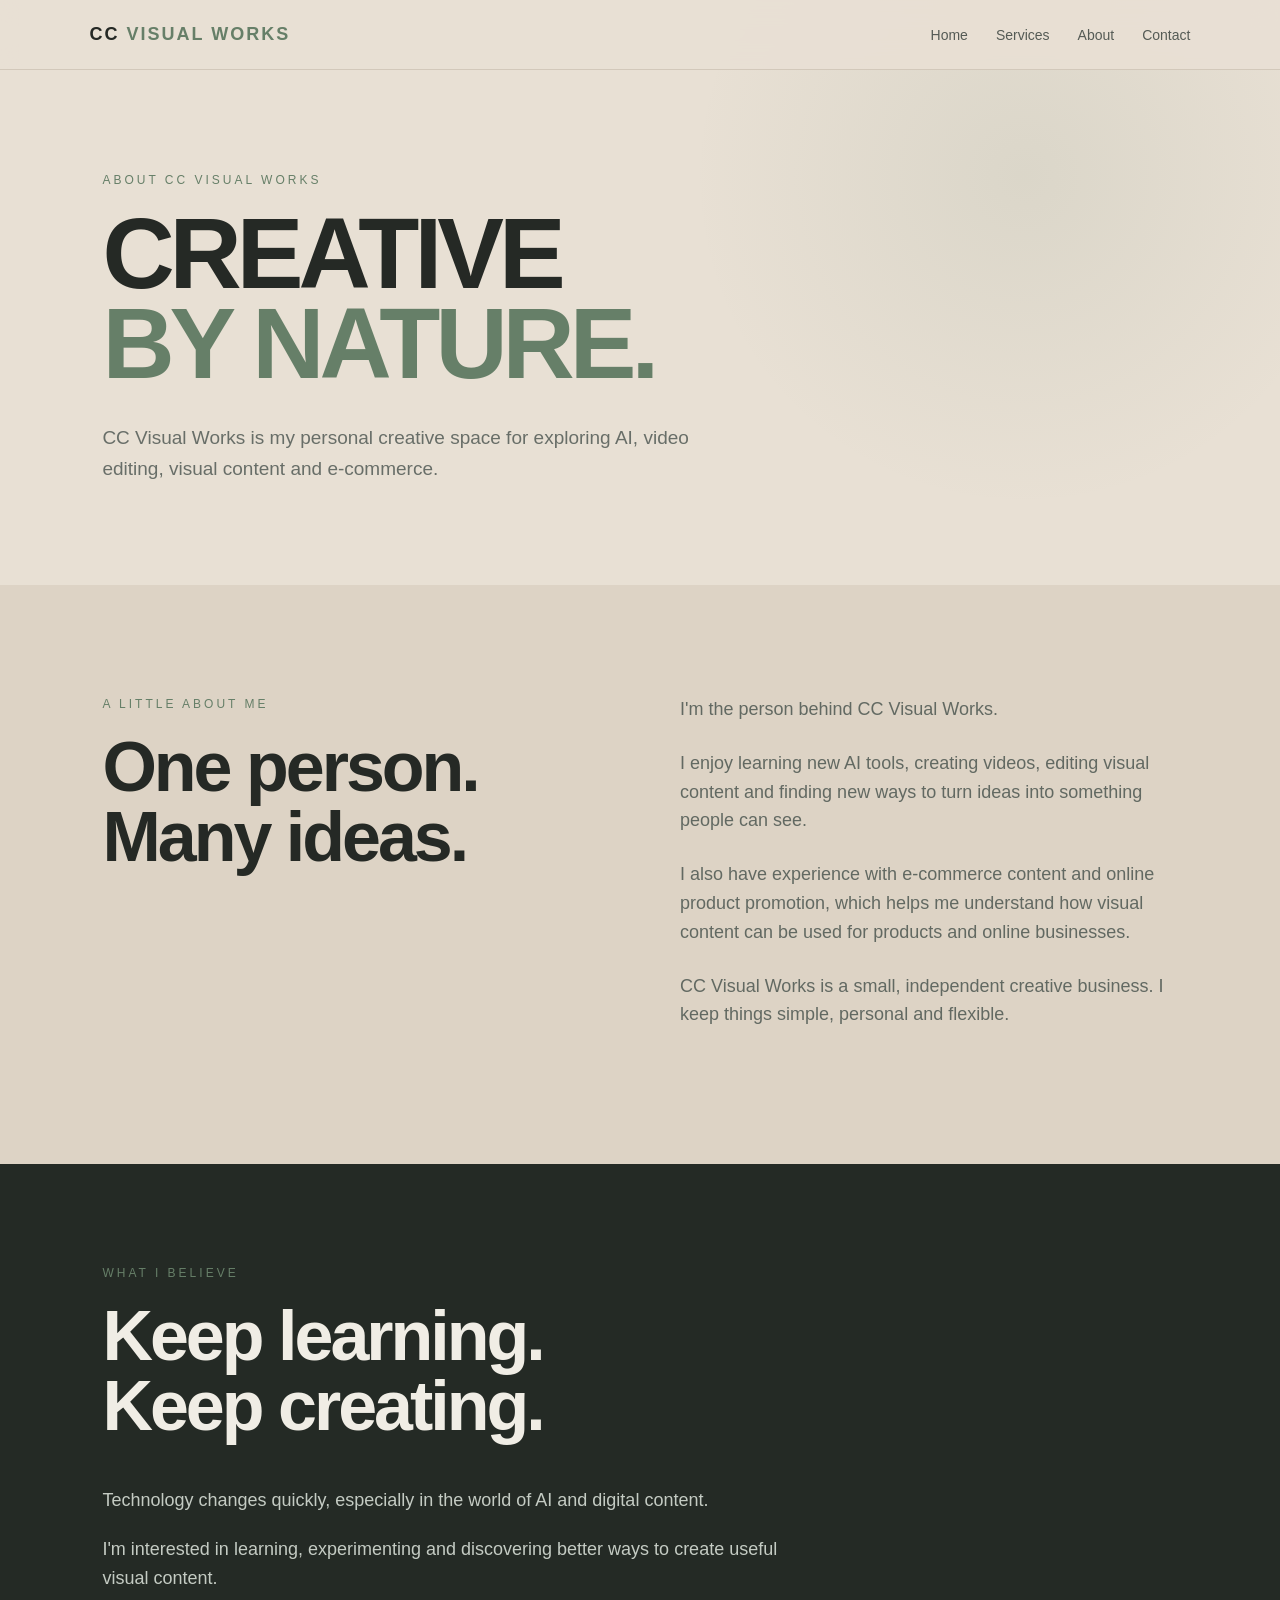
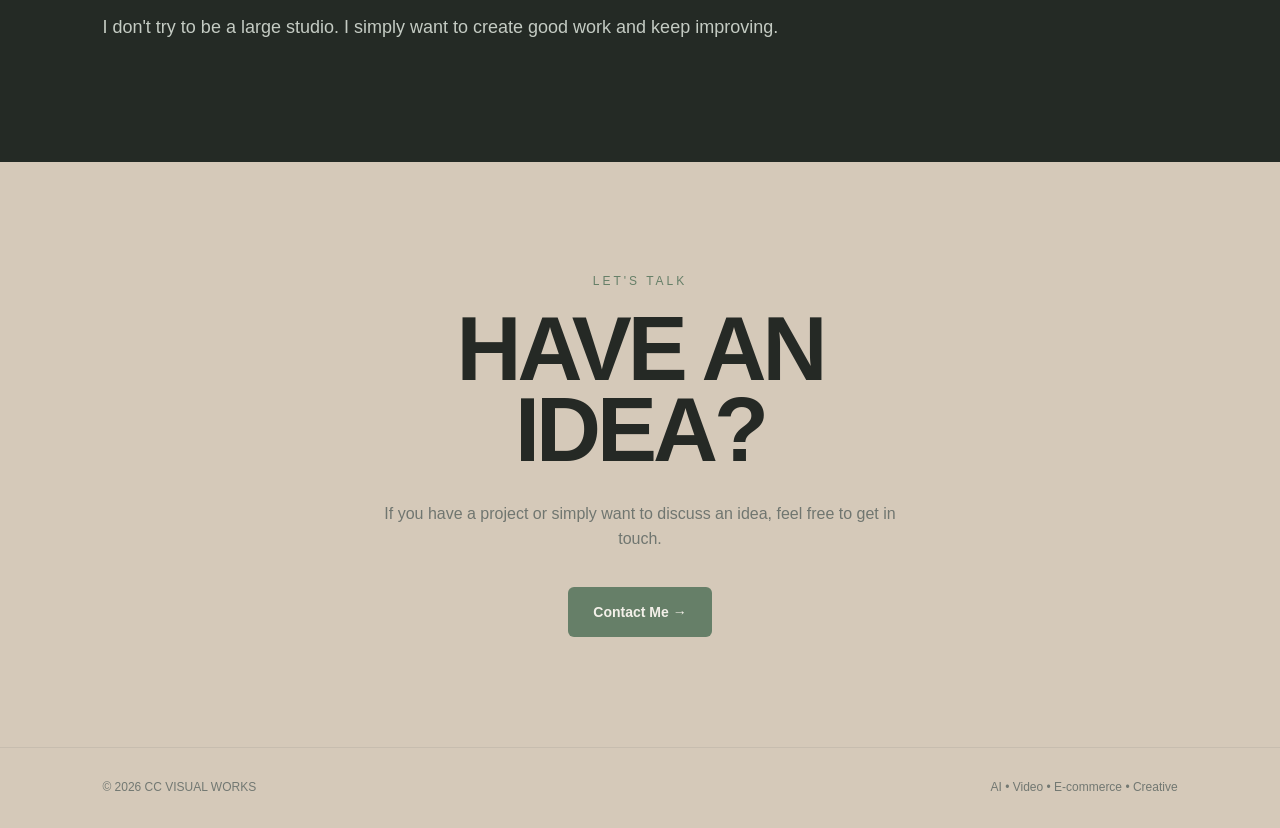
==== about.html @ 70958098 "Create about.html" ====
<!DOCTYPE html>
<html lang="en">
<head>
  <meta charset="UTF-8">
  <meta name="viewport" content="width=device-width, initial-scale=1.0">

  <title>About | CC Visual Works</title>

  <meta name="description" content="About CC Visual Works — AI video, creative content, video editing and e-commerce content.">

  <style>

    * {
      margin: 0;
      padding: 0;
      box-sizing: border-box;
    }

    html {
      scroll-behavior: smooth;
    }

    body {
      font-family: Arial, Helvetica, sans-serif;
      background: #E8E0D4;
      color: #252925;
      line-height: 1.6;
    }

    a {
      color: inherit;
      text-decoration: none;
    }


    /* NAVIGATION */

    nav {
      position: fixed;
      top: 0;
      left: 0;
      width: 100%;
      z-index: 1000;

      padding: 20px 7%;

      display: flex;
      justify-content: space-between;
      align-items: center;

      background: rgba(232, 224, 212, 0.94);

      backdrop-filter: blur(12px);

      border-bottom: 1px solid #D2C8BA;
    }

    .logo {
      font-size: 18px;
      font-weight: 800;
      letter-spacing: 2px;
    }

    .logo span {
      color: #667F68;
    }

    .nav-links {
      display: flex;
      gap: 28px;
      list-style: none;
    }

    .nav-links a {
      font-size: 14px;
      color: #555B55;
      transition: 0.3s;
    }

    .nav-links a:hover {
      color: #667F68;
    }


    /* HERO */

    .about-hero {
      min-height: 65vh;

      padding: 170px 8% 100px;

      display: flex;
      align-items: center;

      background:
        radial-gradient(
          circle at 80% 30%,
          rgba(102, 127, 104, 0.10),
          transparent 30%
        ),
        #E8E0D4;
    }

    .hero-content {
      max-width: 850px;
    }

    .section-label {
      color: #667F68;

      text-transform: uppercase;

      letter-spacing: 3px;

      font-size: 12px;

      margin-bottom: 18px;
    }

    h1 {
      font-size: clamp(50px, 8vw, 100px);

      line-height: 0.9;

      letter-spacing: -5px;

      margin-bottom: 35px;
    }

    h1 span {
      color: #667F68;
    }

    .hero-text {
      max-width: 650px;

      color: #686E68;

      font-size: 19px;
    }


    /* ABOUT CONTENT */

    .about-content {
      padding: 110px 8%;

      background: #DDD3C5;
    }

    .about-grid {
      display: grid;

      grid-template-columns: 1fr 1fr;

      gap: 80px;

      align-items: start;
    }

    .about-highlight {
      font-size: clamp(40px, 6vw, 70px);

      font-weight: bold;

      line-height: 1;

      letter-spacing: -3px;
    }

    .about-text {
      color: #626962;

      font-size: 18px;
    }

    .about-text p {
      margin-bottom: 25px;
    }


    /* EXPERIENCE */

    .experience {
      padding: 100px 8%;

      background: #242A25;

      color: #F0EDE5;
    }

    .experience h2 {
      font-size: clamp(40px, 6vw, 70px);

      line-height: 1;

      letter-spacing: -3px;

      margin-bottom: 45px;
    }

    .experience-text {
      max-width: 700px;

      color: #C4CBC3;

      font-size: 18px;
    }

    .experience-text p {
      margin-bottom: 20px;
    }


    /* CONTACT CTA */

    .cta {
      padding: 110px 8%;

      text-align: center;

      background: #D5C9B9;
    }

    .cta h2 {
      font-size: clamp(45px, 8vw, 90px);

      line-height: 0.9;

      letter-spacing: -4px;

      margin-bottom: 30px;
    }

    .cta p {
      max-width: 550px;

      margin: 0 auto 35px;

      color: #707670;
    }

    .btn {
      display: inline-block;

      padding: 14px 25px;

      background: #667F68;

      color: #F3F0E9;

      border-radius: 6px;

      font-size: 14px;

      font-weight: bold;

      transition: 0.3s;
    }

    .btn:hover {
      background: #526954;

      transform: translateY(-3px);
    }


    /* FOOTER */

    footer {
      padding: 30px 8%;

      display: flex;

      justify-content: space-between;

      background: #D5C9B9;

      border-top: 1px solid #C7BDAF;

      color: #727872;

      font-size: 12px;
    }


    /* MOBILE */

    @media (max-width: 800px) {

      nav {
        padding: 18px 5%;
      }

      .nav-links {
        display: none;
      }

      .about-hero {
        padding: 130px 6% 80px;
      }

      .about-content,
      .experience,
      .cta {
        padding: 80px 6%;
      }

      .about-grid {
        grid-template-columns: 1fr;

        gap: 40px;
      }

      footer {
        flex-direction: column;

        gap: 10px;
      }

    }

  </style>
</head>


<body>


  <!-- NAVIGATION -->

  <nav>

    <div class="logo">
      CC <span>VISUAL WORKS</span>
    </div>

    <ul class="nav-links">

      <li>
        <a href="index.html">Home</a>
      </li>

      <li>
        <a href="services.html">Services</a>
      </li>

      <li>
        <a href="about.html">About</a>
      </li>

      <li>
        <a href="contact.html">Contact</a>
      </li>

    </ul>

  </nav>


  <!-- ABOUT HERO -->

  <section class="about-hero">

    <div class="hero-content">

      <div class="section-label">
        About CC Visual Works
      </div>

      <h1>
        CREATIVE<br>
        <span>BY NATURE.</span>
      </h1>

      <p class="hero-text">
        CC Visual Works is my personal creative space
        for exploring AI, video editing, visual content
        and e-commerce.
      </p>

    </div>

  </section>


  <!-- ABOUT -->

  <section class="about-content">

    <div class="about-grid">

      <div>

        <div class="section-label">
          A Little About Me
        </div>

        <div class="about-highlight">
          One person.<br>
          Many ideas.
        </div>

      </div>


      <div class="about-text">

        <p>
          I'm the person behind CC Visual Works.
        </p>

        <p>
          I enjoy learning new AI tools, creating videos,
          editing visual content and finding new ways to
          turn ideas into something people can see.
        </p>

        <p>
          I also have experience with e-commerce content
          and online product promotion, which helps me
          understand how visual content can be used for
          products and online businesses.
        </p>

        <p>
          CC Visual Works is a small, independent creative
          business. I keep things simple, personal and
          flexible.
        </p>

      </div>

    </div>

  </section>


  <!-- EXPERIENCE -->

  <section class="experience">

    <div class="section-label">
      What I Believe
    </div>

    <h2>
      Keep learning.<br>
      Keep creating.
    </h2>

    <div class="experience-text">

      <p>
        Technology changes quickly, especially in the world
        of AI and digital content.
      </p>

      <p>
        I'm interested in learning, experimenting and
        discovering better ways to create useful visual content.
      </p>

      <p>
        I don't try to be a large studio.
        I simply want to create good work and keep improving.
      </p>

    </div>

  </section>


  <!-- CTA -->

  <section class="cta">

    <div class="section-label">
      Let's Talk
    </div>

    <h2>
      HAVE AN<br>
      IDEA?
    </h2>

    <p>
      If you have a project or simply want to discuss
      an idea, feel free to get in touch.
    </p>

    <a href="contact.html" class="btn">
      Contact Me →
    </a>

  </section>


  <!-- FOOTER -->

  <footer>

    <div>
      © 2026 CC VISUAL WORKS
    </div>

    <div>
      AI • Video • E-commerce • Creative
    </div>

  </footer>


</body>
</html>
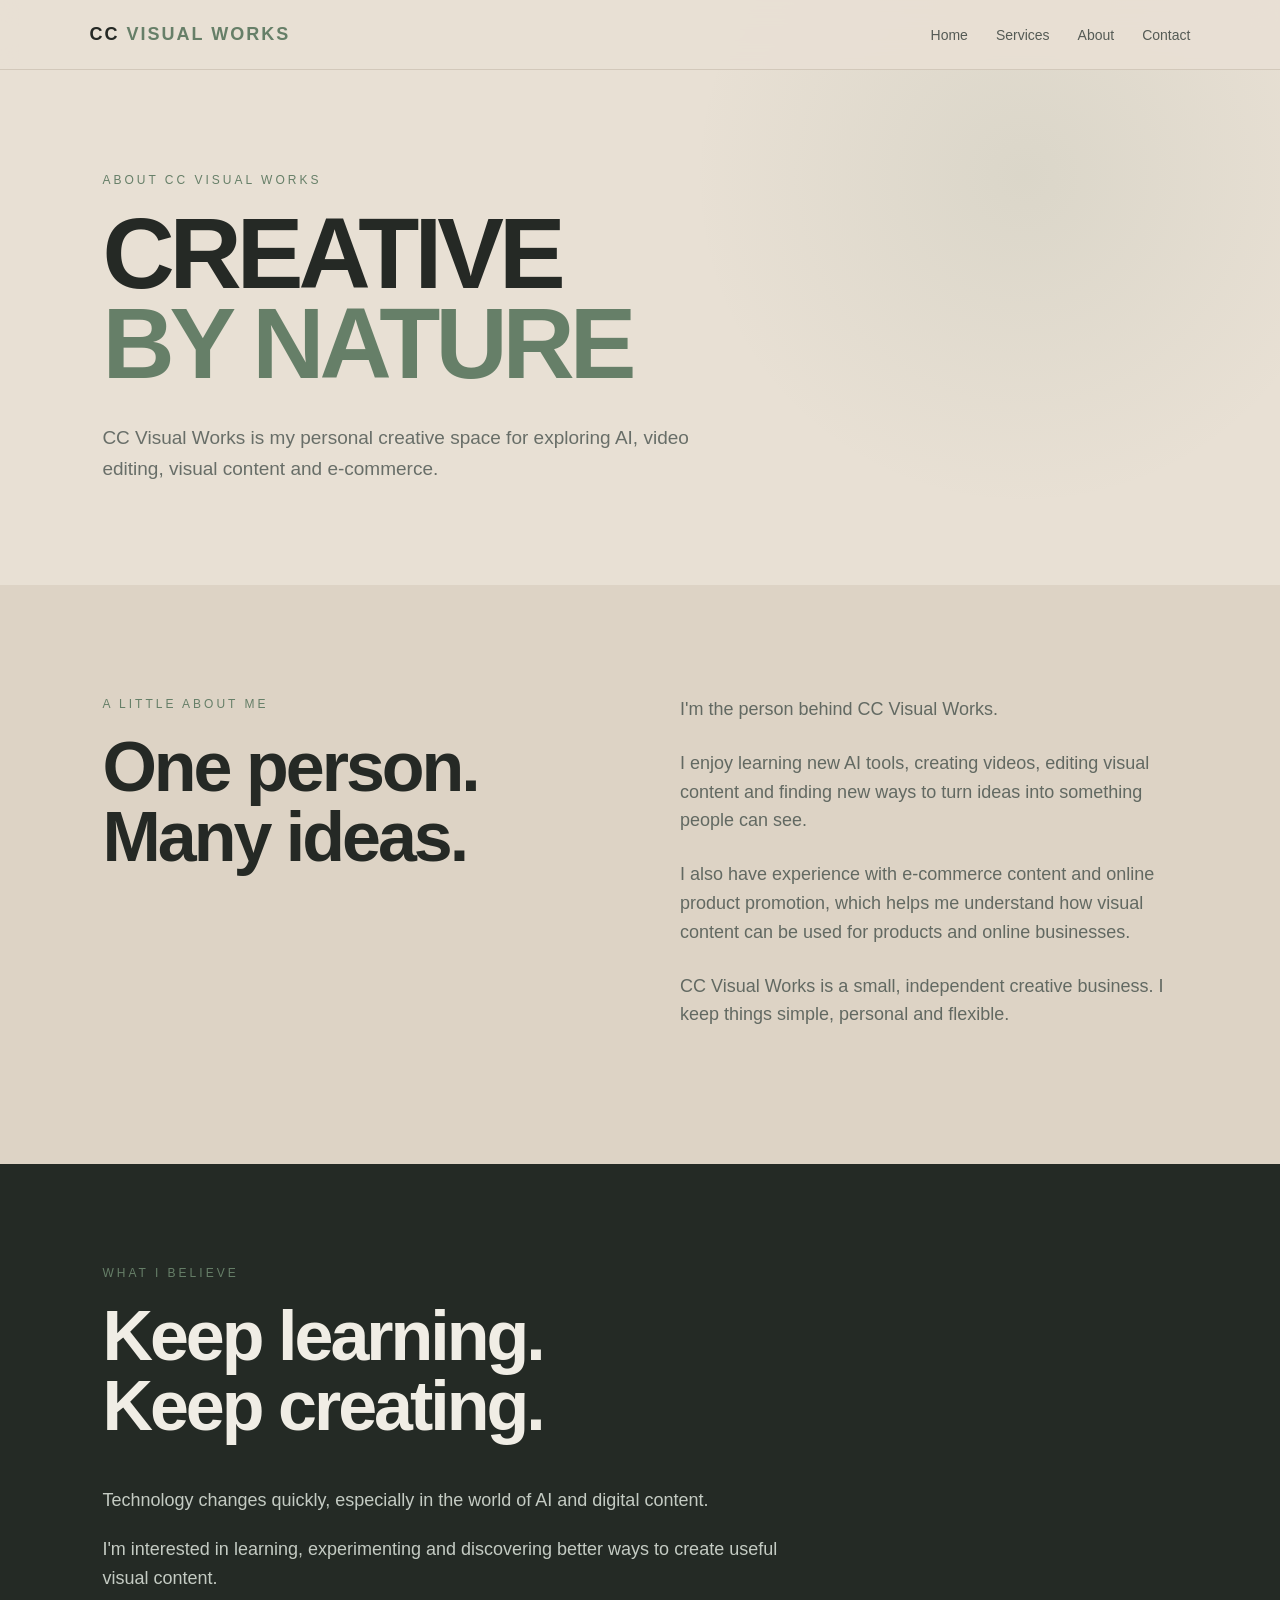
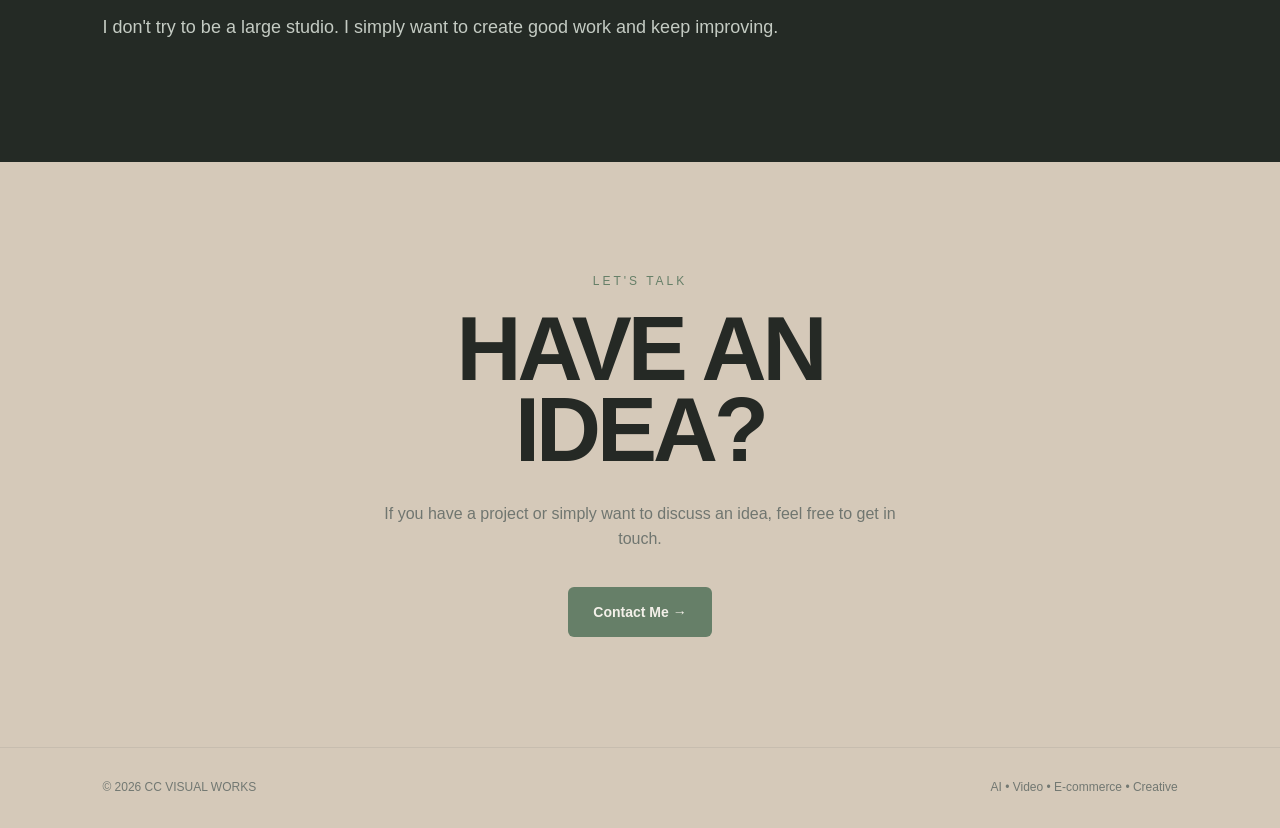
==== commit 6835a98f: "Update about.html" ====
--- a/about.html
+++ b/about.html
@@ -370,7 +370,7 @@
 
       <h1>
         CREATIVE<br>
-        <span>BY NATURE.</span>
+        <span>BY NATURE</span>
       </h1>
 
       <p class="hero-text">
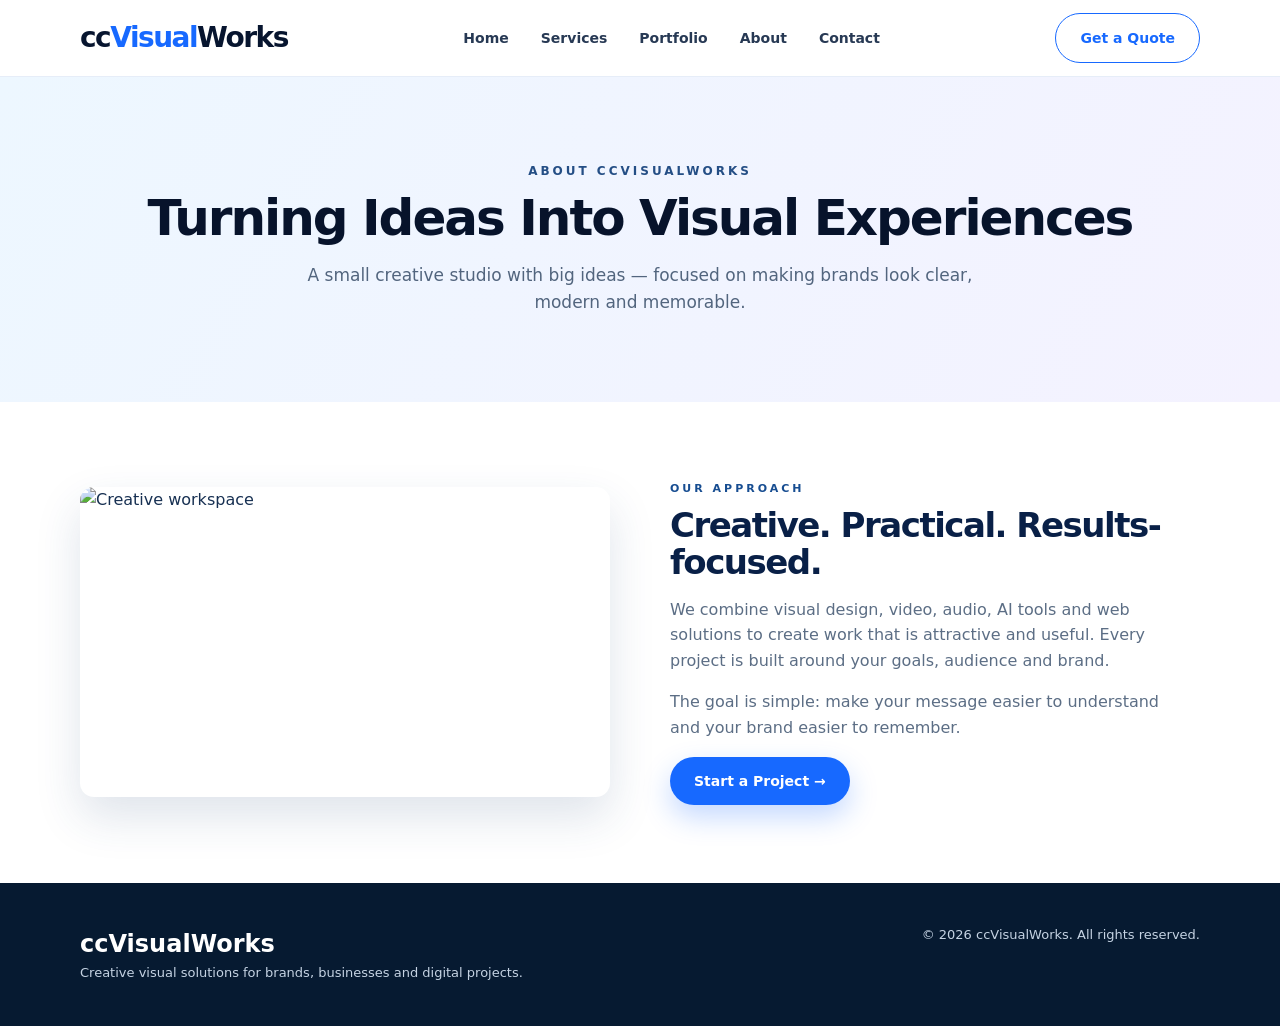
==== commit d68a73c0: "Add files via upload" ====
--- a/about.html
+++ b/about.html
@@ -1,515 +1,22 @@
-<!DOCTYPE html>
-<html lang="en">
-<head>
-  <meta charset="UTF-8">
-  <meta name="viewport" content="width=device-width, initial-scale=1.0">
+<!doctype html>
+<html lang="en"><head><meta charset="utf-8"><meta name="viewport" content="width=device-width,initial-scale=1">
+<title>About | ccVisualWorks</title><meta name="description" content="ccVisualWorks creative visual solutions">
+<link rel="stylesheet" href="style.css"></head><body>
+<header><div class="container nav">
+  <a class="logo" href="index.html">cc<span>Visual</span>Works</a>
+  <nav class="navlinks">
+    <a href="index.html">Home</a><a href="services.html">Services</a>
+    <a href="portfolio.html">Portfolio</a><a href="about.html">About</a>
+    <a href="contact.html">Contact</a>
+  </nav>
+  <a class="quote-btn" href="quote.html">Get a Quote</a>
+</div></header>
 
-  <title>About | CC Visual Works</title>
+<section class="page-hero"><div class="container"><div class="kicker">ABOUT CCVISUALWORKS</div><h1>Turning Ideas Into Visual Experiences</h1><p class="lead">A small creative studio with big ideas — focused on making brands look clear, modern and memorable.</p></div></section>
+<section><div class="container about-grid"><div class="about-image"><img src="https://images.unsplash.com/photo-1497366811353-6870744d04b2?auto=format&fit=crop&w=1000&q=85" alt="Creative workspace"></div><div><div class="section-kicker">OUR APPROACH</div><h2>Creative. Practical. Results-focused.</h2><p class="copy">We combine visual design, video, audio, AI tools and web solutions to create work that is attractive and useful. Every project is built around your goals, audience and brand.</p><p class="copy">The goal is simple: make your message easier to understand and your brand easier to remember.</p><a class="primary-btn" href="quote.html">Start a Project →</a></div></div></section>
 
-  <meta name="description" content="About CC Visual Works — AI video, creative content, video editing and e-commerce content.">
-
-  <style>
-
-    * {
-      margin: 0;
-      padding: 0;
-      box-sizing: border-box;
-    }
-
-    html {
-      scroll-behavior: smooth;
-    }
-
-    body {
-      font-family: Arial, Helvetica, sans-serif;
-      background: #E8E0D4;
-      color: #252925;
-      line-height: 1.6;
-    }
-
-    a {
-      color: inherit;
-      text-decoration: none;
-    }
-
-
-    /* NAVIGATION */
-
-    nav {
-      position: fixed;
-      top: 0;
-      left: 0;
-      width: 100%;
-      z-index: 1000;
-
-      padding: 20px 7%;
-
-      display: flex;
-      justify-content: space-between;
-      align-items: center;
-
-      background: rgba(232, 224, 212, 0.94);
-
-      backdrop-filter: blur(12px);
-
-      border-bottom: 1px solid #D2C8BA;
-    }
-
-    .logo {
-      font-size: 18px;
-      font-weight: 800;
-      letter-spacing: 2px;
-    }
-
-    .logo span {
-      color: #667F68;
-    }
-
-    .nav-links {
-      display: flex;
-      gap: 28px;
-      list-style: none;
-    }
-
-    .nav-links a {
-      font-size: 14px;
-      color: #555B55;
-      transition: 0.3s;
-    }
-
-    .nav-links a:hover {
-      color: #667F68;
-    }
-
-
-    /* HERO */
-
-    .about-hero {
-      min-height: 65vh;
-
-      padding: 170px 8% 100px;
-
-      display: flex;
-      align-items: center;
-
-      background:
-        radial-gradient(
-          circle at 80% 30%,
-          rgba(102, 127, 104, 0.10),
-          transparent 30%
-        ),
-        #E8E0D4;
-    }
-
-    .hero-content {
-      max-width: 850px;
-    }
-
-    .section-label {
-      color: #667F68;
-
-      text-transform: uppercase;
-
-      letter-spacing: 3px;
-
-      font-size: 12px;
-
-      margin-bottom: 18px;
-    }
-
-    h1 {
-      font-size: clamp(50px, 8vw, 100px);
-
-      line-height: 0.9;
-
-      letter-spacing: -5px;
-
-      margin-bottom: 35px;
-    }
-
-    h1 span {
-      color: #667F68;
-    }
-
-    .hero-text {
-      max-width: 650px;
-
-      color: #686E68;
-
-      font-size: 19px;
-    }
-
-
-    /* ABOUT CONTENT */
-
-    .about-content {
-      padding: 110px 8%;
-
-      background: #DDD3C5;
-    }
-
-    .about-grid {
-      display: grid;
-
-      grid-template-columns: 1fr 1fr;
-
-      gap: 80px;
-
-      align-items: start;
-    }
-
-    .about-highlight {
-      font-size: clamp(40px, 6vw, 70px);
-
-      font-weight: bold;
-
-      line-height: 1;
-
-      letter-spacing: -3px;
-    }
-
-    .about-text {
-      color: #626962;
-
-      font-size: 18px;
-    }
-
-    .about-text p {
-      margin-bottom: 25px;
-    }
-
-
-    /* EXPERIENCE */
-
-    .experience {
-      padding: 100px 8%;
-
-      background: #242A25;
-
-      color: #F0EDE5;
-    }
-
-    .experience h2 {
-      font-size: clamp(40px, 6vw, 70px);
-
-      line-height: 1;
-
-      letter-spacing: -3px;
-
-      margin-bottom: 45px;
-    }
-
-    .experience-text {
-      max-width: 700px;
-
-      color: #C4CBC3;
-
-      font-size: 18px;
-    }
-
-    .experience-text p {
-      margin-bottom: 20px;
-    }
-
-
-    /* CONTACT CTA */
-
-    .cta {
-      padding: 110px 8%;
-
-      text-align: center;
-
-      background: #D5C9B9;
-    }
-
-    .cta h2 {
-      font-size: clamp(45px, 8vw, 90px);
-
-      line-height: 0.9;
-
-      letter-spacing: -4px;
-
-      margin-bottom: 30px;
-    }
-
-    .cta p {
-      max-width: 550px;
-
-      margin: 0 auto 35px;
-
-      color: #707670;
-    }
-
-    .btn {
-      display: inline-block;
-
-      padding: 14px 25px;
-
-      background: #667F68;
-
-      color: #F3F0E9;
-
-      border-radius: 6px;
-
-      font-size: 14px;
-
-      font-weight: bold;
-
-      transition: 0.3s;
-    }
-
-    .btn:hover {
-      background: #526954;
-
-      transform: translateY(-3px);
-    }
-
-
-    /* FOOTER */
-
-    footer {
-      padding: 30px 8%;
-
-      display: flex;
-
-      justify-content: space-between;
-
-      background: #D5C9B9;
-
-      border-top: 1px solid #C7BDAF;
-
-      color: #727872;
-
-      font-size: 12px;
-    }
-
-
-    /* MOBILE */
-
-    @media (max-width: 800px) {
-
-      nav {
-        padding: 18px 5%;
-      }
-
-      .nav-links {
-        display: none;
-      }
-
-      .about-hero {
-        padding: 130px 6% 80px;
-      }
-
-      .about-content,
-      .experience,
-      .cta {
-        padding: 80px 6%;
-      }
-
-      .about-grid {
-        grid-template-columns: 1fr;
-
-        gap: 40px;
-      }
-
-      footer {
-        flex-direction: column;
-
-        gap: 10px;
-      }
-
-    }
-
-  </style>
-</head>
-
-
-<body>
-
-
-  <!-- NAVIGATION -->
-
-  <nav>
-
-    <div class="logo">
-      CC <span>VISUAL WORKS</span>
-    </div>
-
-    <ul class="nav-links">
-
-      <li>
-        <a href="index.html">Home</a>
-      </li>
-
-      <li>
-        <a href="services.html">Services</a>
-      </li>
-
-      <li>
-        <a href="about.html">About</a>
-      </li>
-
-      <li>
-        <a href="contact.html">Contact</a>
-      </li>
-
-    </ul>
-
-  </nav>
-
-
-  <!-- ABOUT HERO -->
-
-  <section class="about-hero">
-
-    <div class="hero-content">
-
-      <div class="section-label">
-        About CC Visual Works
-      </div>
-
-      <h1>
-        CREATIVE<br>
-        <span>BY NATURE</span>
-      </h1>
-
-      <p class="hero-text">
-        CC Visual Works is my personal creative space
-        for exploring AI, video editing, visual content
-        and e-commerce.
-      </p>
-
-    </div>
-
-  </section>
-
-
-  <!-- ABOUT -->
-
-  <section class="about-content">
-
-    <div class="about-grid">
-
-      <div>
-
-        <div class="section-label">
-          A Little About Me
-        </div>
-
-        <div class="about-highlight">
-          One person.<br>
-          Many ideas.
-        </div>
-
-      </div>
-
-
-      <div class="about-text">
-
-        <p>
-          I'm the person behind CC Visual Works.
-        </p>
-
-        <p>
-          I enjoy learning new AI tools, creating videos,
-          editing visual content and finding new ways to
-          turn ideas into something people can see.
-        </p>
-
-        <p>
-          I also have experience with e-commerce content
-          and online product promotion, which helps me
-          understand how visual content can be used for
-          products and online businesses.
-        </p>
-
-        <p>
-          CC Visual Works is a small, independent creative
-          business. I keep things simple, personal and
-          flexible.
-        </p>
-
-      </div>
-
-    </div>
-
-  </section>
-
-
-  <!-- EXPERIENCE -->
-
-  <section class="experience">
-
-    <div class="section-label">
-      What I Believe
-    </div>
-
-    <h2>
-      Keep learning.<br>
-      Keep creating.
-    </h2>
-
-    <div class="experience-text">
-
-      <p>
-        Technology changes quickly, especially in the world
-        of AI and digital content.
-      </p>
-
-      <p>
-        I'm interested in learning, experimenting and
-        discovering better ways to create useful visual content.
-      </p>
-
-      <p>
-        I don't try to be a large studio.
-        I simply want to create good work and keep improving.
-      </p>
-
-    </div>
-
-  </section>
-
-
-  <!-- CTA -->
-
-  <section class="cta">
-
-    <div class="section-label">
-      Let's Talk
-    </div>
-
-    <h2>
-      HAVE AN<br>
-      IDEA?
-    </h2>
-
-    <p>
-      If you have a project or simply want to discuss
-      an idea, feel free to get in touch.
-    </p>
-
-    <a href="contact.html" class="btn">
-      Contact Me →
-    </a>
-
-  </section>
-
-
-  <!-- FOOTER -->
-
-  <footer>
-
-    <div>
-      © 2026 CC VISUAL WORKS
-    </div>
-
-    <div>
-      AI • Video • E-commerce • Creative
-    </div>
-
-  </footer>
-
-
-</body>
-</html>
+<footer><div class="container footer-grid">
+  <div><div class="footer-logo">ccVisualWorks</div><div class="small">Creative visual solutions for brands, businesses and digital projects.</div></div>
+  <div class="small">© 2026 ccVisualWorks. All rights reserved.</div>
+</div></footer>
+</body></html>
--- a/style.css
+++ b/style.css
@@ -0,0 +1,154 @@
+
+:root{
+  --blue:#1769ff;
+  --blue2:#5c45ff;
+  --navy:#07152f;
+  --text:#173052;
+  --muted:#61718a;
+  --line:#dce6f5;
+  --soft:#eef6ff;
+  --white:#fff;
+  --dark:#0b274a;
+}
+*{box-sizing:border-box}
+html{scroll-behavior:smooth}
+body{
+  margin:0;
+  font-family:Inter,ui-sans-serif,system-ui,-apple-system,BlinkMacSystemFont,"Segoe UI",sans-serif;
+  color:var(--text);
+  background:#fff;
+  line-height:1.6;
+}
+a{text-decoration:none;color:inherit}
+img{max-width:100%;display:block}
+.container{width:min(1120px,92%);margin:auto}
+header{
+  position:sticky;top:0;z-index:20;
+  background:rgba(255,255,255,.88);
+  backdrop-filter:blur(16px);
+  border-bottom:1px solid rgba(220,230,245,.7);
+}
+.nav{height:76px;display:flex;align-items:center;justify-content:space-between;gap:24px}
+.logo{font-size:28px;font-weight:900;letter-spacing:-1.5px;color:var(--navy)}
+.logo span{color:var(--blue)}
+.navlinks{display:flex;gap:32px;align-items:center}
+.navlinks a{font-size:14px;font-weight:650;color:#273954}
+.navlinks a:hover,.navlinks a.active{color:var(--blue)}
+.quote-btn,.primary-btn{
+  display:inline-flex;align-items:center;justify-content:center;gap:10px;
+  border-radius:999px;padding:13px 24px;font-weight:750;font-size:14px;
+  transition:.2s ease;
+}
+.quote-btn{border:1.5px solid var(--blue);color:var(--blue);background:#fff}
+.quote-btn:hover{background:var(--blue);color:#fff}
+.primary-btn{background:var(--blue);color:#fff;border:0;box-shadow:0 12px 28px rgba(23,105,255,.25)}
+.primary-btn:hover{transform:translateY(-2px);box-shadow:0 16px 32px rgba(23,105,255,.32)}
+.outline-btn{display:inline-flex;align-items:center;gap:10px;border:1.5px solid var(--blue);color:var(--blue);border-radius:999px;padding:11px 20px;font-weight:750;font-size:13px}
+.hero{
+  min-height:520px;
+  position:relative;overflow:hidden;
+  background:
+    radial-gradient(circle at 78% 28%,rgba(91,166,255,.38),transparent 31%),
+    radial-gradient(circle at 16% 70%,rgba(255,208,130,.34),transparent 27%),
+    linear-gradient(115deg,#fff 0%,#e9f5ff 54%,#e8eaff 100%);
+}
+.hero:after{
+  content:"";position:absolute;inset:auto -10% -46% 35%;height:440px;
+  border-radius:50%;border:2px solid rgba(42,117,255,.35);
+  box-shadow:0 -8px 0 rgba(255,255,255,.8),0 -18px 0 rgba(42,117,255,.08);
+  transform:rotate(-8deg);
+}
+.hero-inner{min-height:520px;display:grid;grid-template-columns:1fr 1.05fr;align-items:center;gap:36px;position:relative;z-index:2}
+.kicker{font-size:12px;letter-spacing:3px;font-weight:850;color:#244e85;margin-bottom:12px}
+h1{font-size:56px;line-height:1.02;letter-spacing:-3px;color:#07132b;margin:0 0 18px;font-weight:900}
+.gradient-text{background:linear-gradient(90deg,var(--blue),var(--blue2));-webkit-background-clip:text;background-clip:text;color:transparent}
+.lead{font-size:17px;color:#52657e;max-width:520px;margin:0 0 26px}
+.hero-actions{display:flex;gap:12px;flex-wrap:wrap}
+.hero-media{position:relative;height:390px;display:flex;align-items:center;justify-content:center}
+.hero-card{
+  width:min(560px,100%);border-radius:6px;overflow:hidden;position:relative;
+  box-shadow:0 24px 60px rgba(24,65,120,.25);transform:rotate(-3deg);
+  border:2px solid rgba(255,255,255,.9);
+}
+.hero-card img{width:100%;height:320px;object-fit:cover}
+.play{
+  position:absolute;left:50%;top:50%;transform:translate(-50%,-50%);
+  width:62px;height:62px;border-radius:50%;border:1px solid rgba(255,255,255,.9);
+  background:rgba(15,36,65,.3);color:#fff;display:grid;place-items:center;font-size:22px;
+}
+.hero-note{position:absolute;right:0;bottom:38px;color:#fff;font-size:28px;line-height:1.1;font-family:cursive;transform:rotate(-8deg);text-align:center}
+section{padding:78px 0}
+.about{background:#fff}
+.about-grid{display:grid;grid-template-columns:1fr 1fr;gap:60px;align-items:center}
+.about-image{position:relative}
+.about-image img{height:310px;width:100%;object-fit:cover;border-radius:14px;box-shadow:0 20px 45px rgba(40,76,120,.15)}
+.about-tag{
+  position:absolute;left:-28px;bottom:25px;background:#fff;border-radius:50%;
+  width:120px;height:120px;display:grid;place-items:center;text-align:center;
+  color:var(--blue);font-size:20px;font-family:cursive;line-height:1.05;
+  box-shadow:0 12px 35px rgba(50,90,140,.12);transform:rotate(-8deg)
+}
+.section-kicker{font-size:11px;letter-spacing:3px;font-weight:850;color:#174d91}
+h2{font-size:34px;line-height:1.08;letter-spacing:-1.5px;color:#092047;margin:10px 0 15px}
+.copy{color:#5c6e85;max-width:520px}
+.services{padding-top:24px}
+.services-box{
+  background:linear-gradient(135deg,#f1f8ff,#f8fbff);
+  border:1px solid #e2ebf7;border-radius:16px;padding:42px;
+  display:grid;grid-template-columns:.85fr 1.7fr;gap:42px;
+}
+.service-grid{display:grid;grid-template-columns:repeat(3,1fr);gap:14px}
+.service-card{
+  background:#fff;border:1px solid #e6edf7;border-radius:12px;padding:24px;
+  box-shadow:0 10px 25px rgba(52,83,122,.06)
+}
+.icon{width:42px;height:42px;border-radius:50%;display:grid;place-items:center;background:#e7f0ff;color:var(--blue);font-weight:900;margin-bottom:14px}
+.service-card h3{font-size:16px;color:#11294c;margin:0 0 4px}
+.service-card p{font-size:13px;color:#6a7a91;margin:0}
+.dark-section{background:linear-gradient(115deg,#0a2748,#183e68);color:#fff;position:relative;overflow:hidden}
+.dark-section:before{content:"";position:absolute;width:420px;height:420px;border:1px solid rgba(255,255,255,.08);border-radius:50%;left:-250px;top:-130px}
+.portfolio-head{display:flex;justify-content:space-between;align-items:end;gap:20px;margin-bottom:30px}
+.dark-section h2,.dark-section .copy{color:#fff}
+.portfolio-grid{display:grid;grid-template-columns:repeat(4,1fr);gap:16px}
+.project img{height:145px;width:100%;object-fit:cover;border-radius:10px;border:1px solid rgba(255,255,255,.25)}
+.project h3{font-size:13px;margin:9px 0 2px}
+.project p{font-size:12px;color:#c9d7e9;margin:0}
+.page-hero{
+  padding:85px 0;background:linear-gradient(120deg,#edf7ff,#f4f2ff);
+  text-align:center
+}
+.page-hero h1{font-size:50px;letter-spacing:-2px}
+.page-hero .lead{margin:0 auto;max-width:680px}
+.content-grid{display:grid;grid-template-columns:repeat(3,1fr);gap:22px}
+.info-card{padding:28px;border:1px solid var(--line);border-radius:14px;background:#fff;box-shadow:0 10px 30px rgba(40,75,120,.06)}
+.info-card h3{margin-top:0;color:#10294d}
+.form-wrap{max-width:760px;margin:auto;border:1px solid var(--line);border-radius:16px;padding:35px;background:#fff;box-shadow:0 18px 50px rgba(30,70,120,.08)}
+.form-grid{display:grid;grid-template-columns:1fr 1fr;gap:18px}
+label{font-size:13px;font-weight:750;color:#28415f}
+input,textarea,select{
+  width:100%;margin-top:7px;border:1px solid #cfdbea;border-radius:10px;
+  padding:14px;font:inherit;outline:none;background:#fbfdff
+}
+textarea{min-height:150px;resize:vertical}
+.full{grid-column:1/-1}
+footer{background:#061a31;color:#c5d3e3;padding:42px 0}
+.footer-grid{display:flex;justify-content:space-between;gap:25px;flex-wrap:wrap}
+.footer-logo{color:#fff;font-size:24px;font-weight:900}
+.small{font-size:13px}
+.mobile-menu{display:none}
+@media(max-width:900px){
+  .navlinks{display:none}.mobile-menu{display:block;font-size:24px}
+  .hero-inner,.about-grid,.services-box{grid-template-columns:1fr}
+  .hero{min-height:auto}.hero-inner{padding:65px 0}.hero-media{height:320px}
+  h1{font-size:44px}.service-grid{grid-template-columns:repeat(2,1fr)}
+  .portfolio-grid{grid-template-columns:repeat(2,1fr)}
+  .content-grid{grid-template-columns:1fr 1fr}
+}
+@media(max-width:600px){
+  section{padding:58px 0}.nav{height:68px}.quote-btn{padding:10px 15px}
+  h1{font-size:38px;letter-spacing:-2px}.page-hero h1{font-size:38px}
+  .hero-card img{height:240px}.hero-media{height:270px}
+  .service-grid,.portfolio-grid,.content-grid,.form-grid{grid-template-columns:1fr}
+  .services-box{padding:24px}.portfolio-head{display:block}.portfolio-head .outline-btn{margin-top:15px}
+  .about-tag{left:-10px;width:95px;height:95px;font-size:16px}
+}
